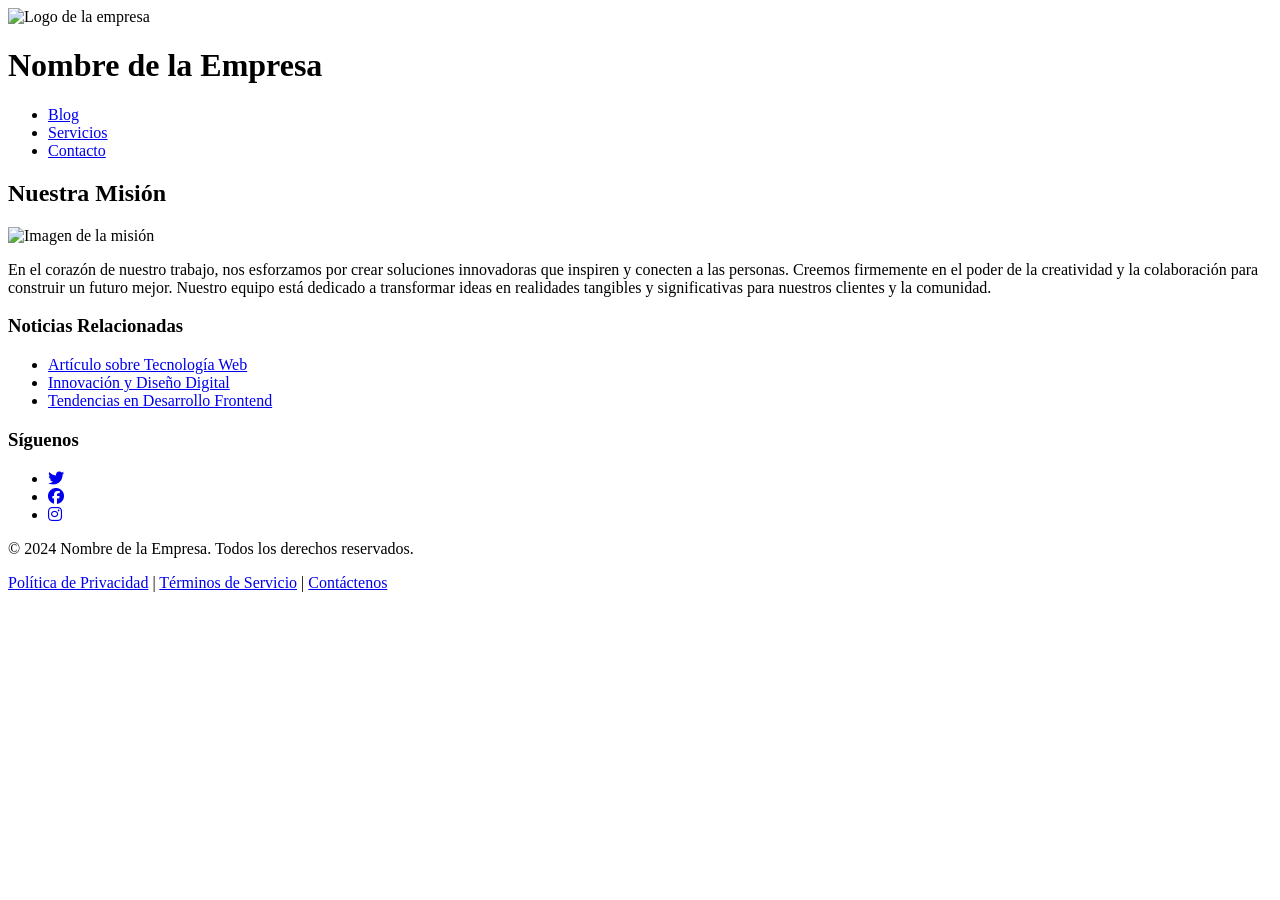
==== Index.html @ 7b4813c4 "mi primer commit, estructura basica y estilo" ====
<!DOCTYPE html>
<html lang="es">
<head>
    <meta charset="UTF-8">
    <meta name="viewport" content="width=device-width, initial-scale=1.0">
    <title>Página de Ejemplo Completa</title>
    <link rel="stylesheet" href="styles.css">
    <link rel="preconnect" href="https://fonts.googleapis.com">
    <link rel="preconnect" href="https://fonts.gstatic.com" crossorigin>
    <link href="https://fonts.googleapis.com/css2?family=Poppins:wght@400;600&display=swap" rel="stylesheet">
    <link rel="stylesheet" href="https://cdnjs.cloudflare.com/ajax/libs/font-awesome/6.5.1/css/all.min.css">
</head>
<body>


    <header class="main-header">
        <div class="logo-container">
            <img src="logo.png" alt="Logo de la empresa" class="logo">
            <h1 class="site-name">Nombre de la Empresa</h1>
        </div>
        <nav class="main-nav">
            <ul>
                <li><a href="#">Blog</a></li>
                <li><a href="#">Servicios</a></li>
                <li><a href="#">Contacto</a></li>
            </ul>
        </nav>
    </header>


    <main class="main-content">
        <div class="content-container">


            <section class="main-section">
                <h2>Nuestra Misión</h2>
                <img src="https://images.unsplash.com/photo-1579546949432-ef2f2d49931b?q=80&w=2070&auto=format&fit=crop&ixlib=rb-4.0.3&ixid=M3wxMjA3fDB8MHxwaG90by1wYWdlfHx8fGVufDB8fHx8fA%3D%3D" alt="Imagen de la misión" class="section-image">
                <p>En el corazón de nuestro trabajo, nos esforzamos por crear soluciones innovadoras que inspiren y conecten a las personas. Creemos firmemente en el poder de la creatividad y la colaboración para construir un futuro mejor. Nuestro equipo está dedicado a transformar ideas en realidades tangibles y significativas para nuestros clientes y la comunidad.</p>
            </section>


            <aside class="main-aside">
                <h3>Noticias Relacionadas</h3>
                <ul class="aside-links">
                    <li><a href="#">Artículo sobre Tecnología Web</a></li>
                    <li><a href="#">Innovación y Diseño Digital</a></li>
                    <li><a href="#">Tendencias en Desarrollo Frontend</a></li>
                </ul>


                <h3>Síguenos</h3>
                <ul class="social-icons">
                    <li><a href="#"><i class="fab fa-twitter"></i></a></li>
                    <li><a href="#"><i class="fab fa-facebook"></i></a></li>
                    <li><a href="#"><i class="fab fa-instagram"></i></a></li>
                </ul>
            </aside>


        </div>
    </main>


    <footer class="main-footer">
        <p>&copy; 2024 Nombre de la Empresa. Todos los derechos reservados.</p>
        <p>
            <a href="#">Política de Privacidad</a> | <a href="#">Términos de Servicio</a> | <a href="#">Contáctenos</a>
        </p>
    </footer>


</body>
</html>
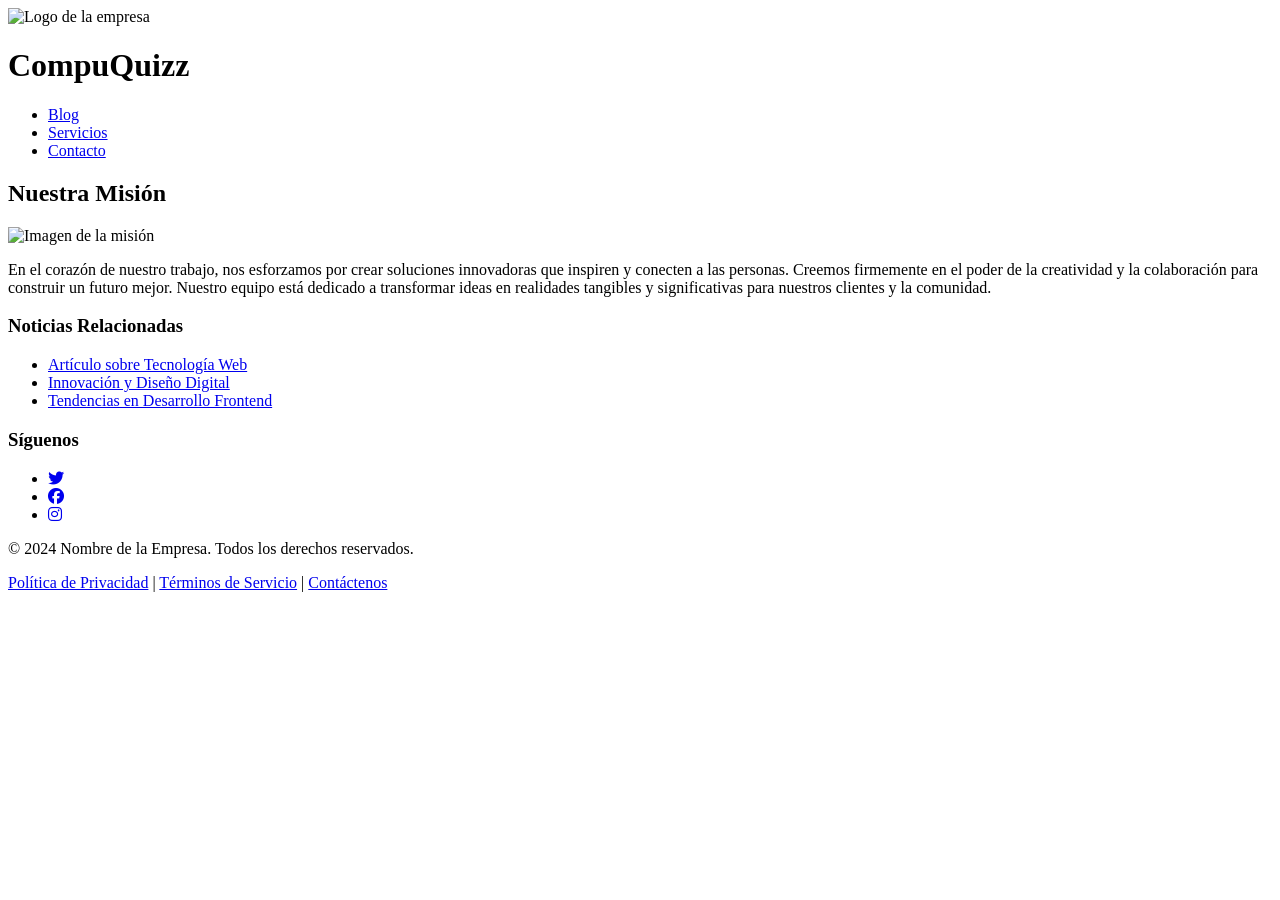
==== commit f58600ea: "feat: actualizando el nombre de la pagina" ====
--- a/Index.html
+++ b/Index.html
@@ -16,7 +16,7 @@
     <header class="main-header">
         <div class="logo-container">
             <img src="logo.png" alt="Logo de la empresa" class="logo">
-            <h1 class="site-name">Nombre de la Empresa</h1>
+            <h1 class="site-name">CompuQuizz</h1>
         </div>
         <nav class="main-nav">
             <ul>
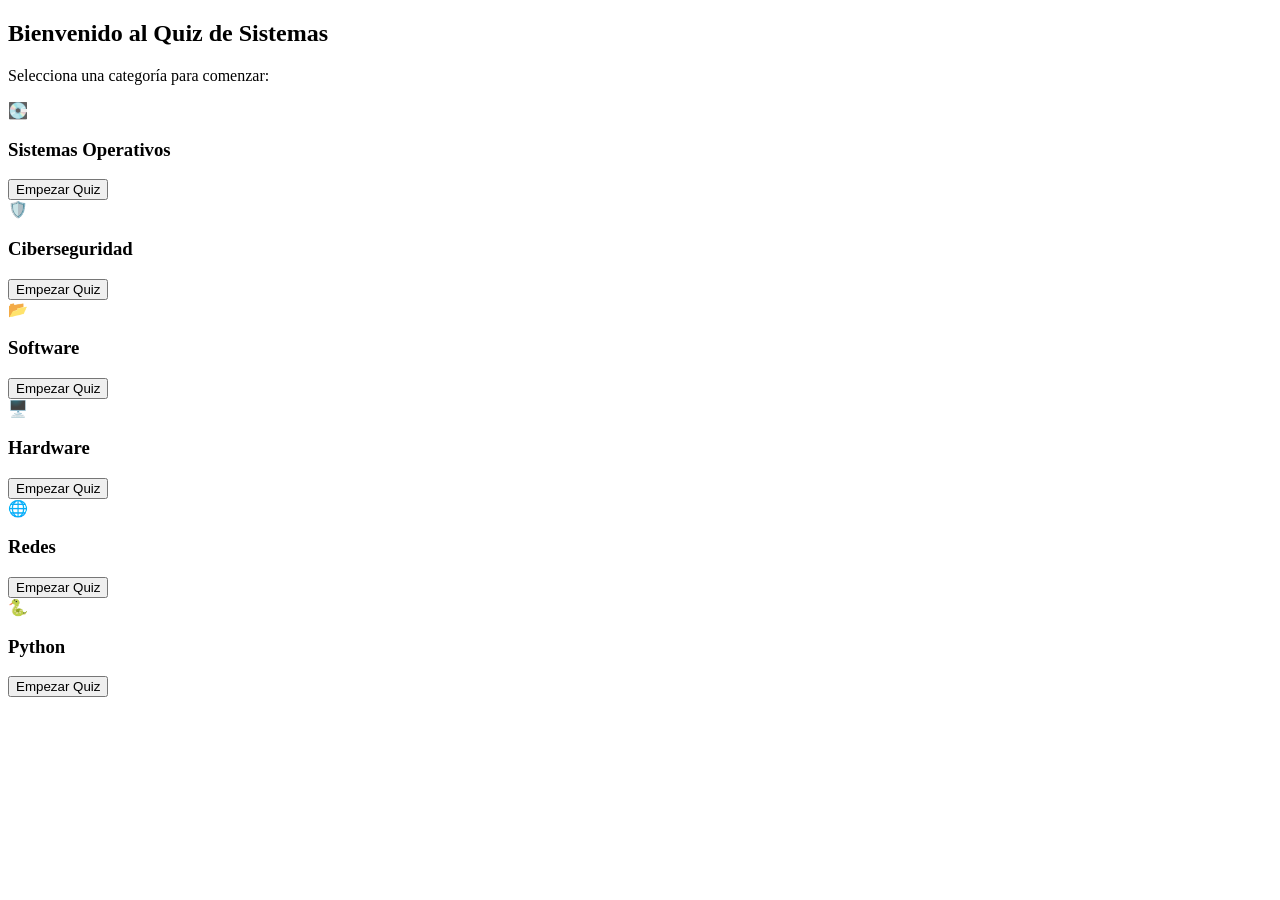
==== commit d23ac838: "Finalización de la lógica del quiz. implementación de lógica de quiz, barra de progreso y diseño bas" ====
--- a/Index.html
+++ b/Index.html
@@ -3,71 +3,83 @@
 <head>
     <meta charset="UTF-8">
     <meta name="viewport" content="width=device-width, initial-scale=1.0">
-    <title>Página de Ejemplo Completa</title>
+    <title>Quiz de Sistemas</title>
     <link rel="stylesheet" href="styles.css">
-    <link rel="preconnect" href="https://fonts.googleapis.com">
-    <link rel="preconnect" href="https://fonts.gstatic.com" crossorigin>
-    <link href="https://fonts.googleapis.com/css2?family=Poppins:wght@400;600&display=swap" rel="stylesheet">
-    <link rel="stylesheet" href="https://cdnjs.cloudflare.com/ajax/libs/font-awesome/6.5.1/css/all.min.css">
 </head>
 <body>
 
+    <div class="container">
+        <!-- VISTA 1: EL LOBBY -->
+        <section id="vista-lobby">
+            <h1>Bienvenido al Quiz de Sistemas</h1>
+            <p>Selecciona una categoría para comenzar:</p>
+            
+            <div class="categorias-grid">
+                <!-- Nueva: Sistemas Operativos -->
+<div class="card-categoria" data-categoria="sistemas">
+    <span class="icono">💽</span>
+    <h3>Sistemas Operativos</h3>
+    <button class="btn-comenzar">Empezar Quiz</button>
+</div>
 
-    <header class="main-header">
-        <div class="logo-container">
-            <img src="logo.png" alt="Logo de la empresa" class="logo">
-            <h1 class="site-name">CompuQuizz</h1>
-        </div>
-        <nav class="main-nav">
-            <ul>
-                <li><a href="#">Blog</a></li>
-                <li><a href="#">Servicios</a></li>
-                <li><a href="#">Contacto</a></li>
-            </ul>
-        </nav>
-    </header>
+<!-- Nueva: Ciberseguridad -->
+<div class="card-categoria" data-categoria="seguridad">
+    <span class="icono">🛡️</span>
+    <h3>Ciberseguridad</h3>
+    <button class="btn-comenzar">Empezar Quiz</button>
+</div>
 
+<!-- Nueva: Software -->
+<div class="card-categoria" data-categoria="software">
+    <span class="icono">📂</span>
+    <h3>Software</h3>
+    <button class="btn-comenzar">Empezar Quiz</button>
+</div>
+                <div class="card-categoria" data-categoria="hardware">
+                    <span class="icono">🖥️</span>
+                    <h3>Hardware</h3>
+                    <button class="btn-comenzar">Empezar Quiz</button>
+                </div>
 
-    <main class="main-content">
-        <div class="content-container">
+                <div class="card-categoria" data-categoria="redes">
+                    <span class="icono">🌐</span>
+                    <h3>Redes</h3>
+                    <button class="btn-comenzar">Empezar Quiz</button>
+                </div>
 
+                <div class="card-categoria" data-categoria="python">
+                    <span class="icono">🐍</span>
+                    <h3>Python</h3>
+                    <button class="btn-comenzar">Empezar Quiz</button>
+                </div>
+            </div>
+        </section>
 
-            <section class="main-section">
-                <h2>Nuestra Misión</h2>
-                <img src="https://images.unsplash.com/photo-1579546949432-ef2f2d49931b?q=80&w=2070&auto=format&fit=crop&ixlib=rb-4.0.3&ixid=M3wxMjA3fDB8MHxwaG90by1wYWdlfHx8fGVufDB8fHx8fA%3D%3D" alt="Imagen de la misión" class="section-image">
-                <p>En el corazón de nuestro trabajo, nos esforzamos por crear soluciones innovadoras que inspiren y conecten a las personas. Creemos firmemente en el poder de la creatividad y la colaboración para construir un futuro mejor. Nuestro equipo está dedicado a transformar ideas en realidades tangibles y significativas para nuestros clientes y la comunidad.</p>
-            </section>
+        <!-- VISTA 2: EL JUEGO -->
 
+        <section id="vista-juego" style="display: none;">
+            <header class="header-juego">
+                
+<div class="barra-progreso-fondo">
+    <div id="barra-progreso-relleno"></div>
+</div>
+                <button id="btn-volver">← Volver al Lobby</button>
+                <div class="info-superior">
+                    <span id="nombre-categoria">CATEGORÍA</span>
+                    <div class="puntaje-mini">Puntos: <span id="puntaje">0</span></div>
+                </div>
+            </header>
 
-            <aside class="main-aside">
-                <h3>Noticias Relacionadas</h3>
-                <ul class="aside-links">
-                    <li><a href="#">Artículo sobre Tecnología Web</a></li>
-                    <li><a href="#">Innovación y Diseño Digital</a></li>
-                    <li><a href="#">Tendencias en Desarrollo Frontend</a></li>
-                </ul>
+            <div id="contenedor-preguntas"></div>
 
+            <div id="resultado-final" style="display:none;" class="pregunta-card">
+                <h3>¡Quiz Completado!</h3>
+                <p id="mensaje-puntos"></p>
+                <button id="btn-final-volver" class="btn-comenzar">Volver al Inicio</button>
+            </div>
+        </section>
+    </div>
 
-                <h3>Síguenos</h3>
-                <ul class="social-icons">
-                    <li><a href="#"><i class="fab fa-twitter"></i></a></li>
-                    <li><a href="#"><i class="fab fa-facebook"></i></a></li>
-                    <li><a href="#"><i class="fab fa-instagram"></i></a></li>
-                </ul>
-            </aside>
-
-
-        </div>
-    </main>
-
-
-    <footer class="main-footer">
-        <p>&copy; 2024 Nombre de la Empresa. Todos los derechos reservados.</p>
-        <p>
-            <a href="#">Política de Privacidad</a> | <a href="#">Términos de Servicio</a> | <a href="#">Contáctenos</a>
-        </p>
-    </footer>
-
-
+    <script src="script.js"></script>
 </body>
-</html>+</html>
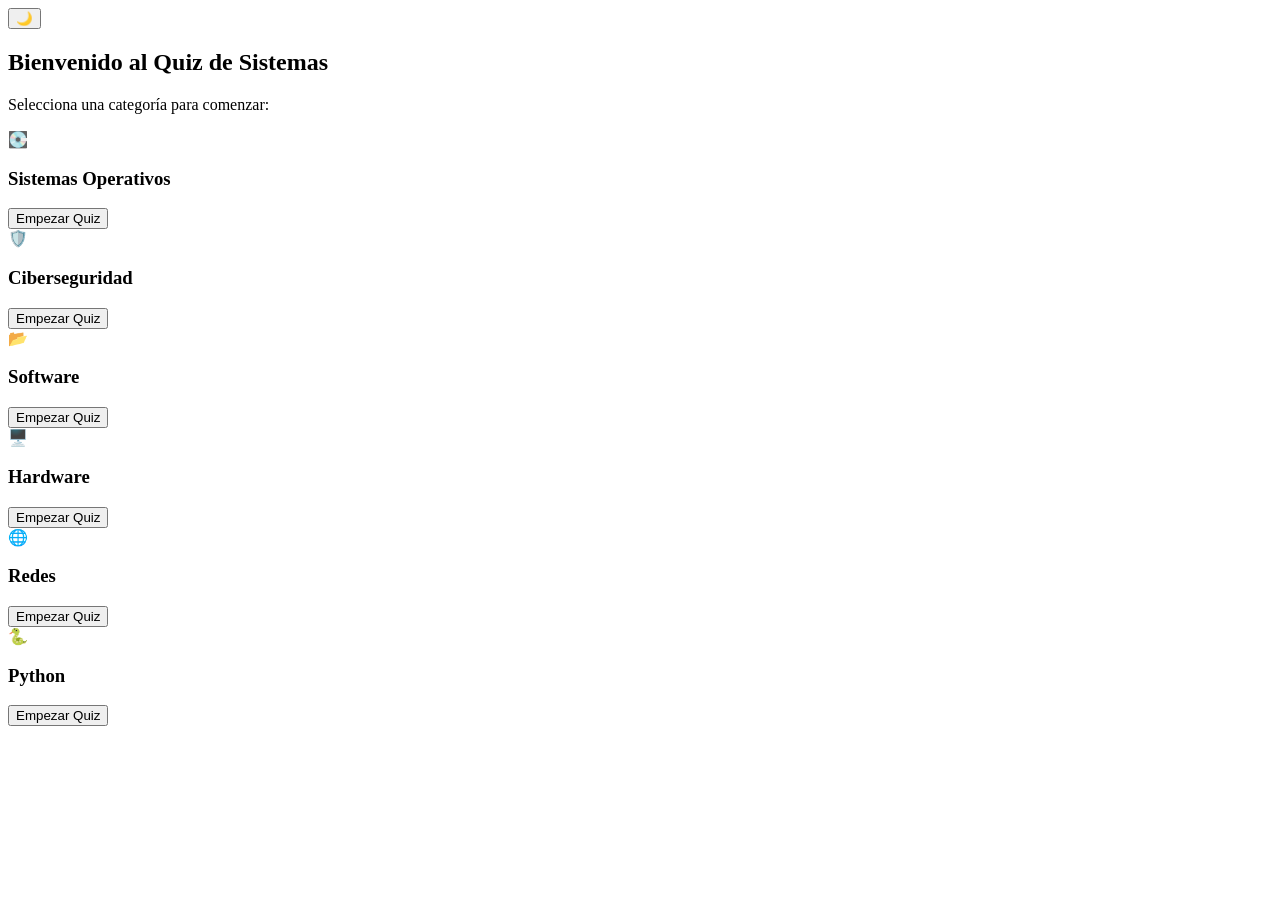
==== commit deb01c33: "feature/Niiga Se mejoraron los colores, animaciones, responsive, botones efectos, hover, se agrego m" ====
--- a/Index.html
+++ b/Index.html
@@ -7,6 +7,11 @@
     <link rel="stylesheet" href="styles.css">
 </head>
 <body>
+
+    <!-- Toggle de tema -->
+    <button id="btn-toggle-tema" class="toggle-tema" aria-label="Cambiar tema">
+        <span class="icono-tema">🌙</span>
+    </button>
 
     <div class="container">
         <!-- VISTA 1: EL LOBBY -->
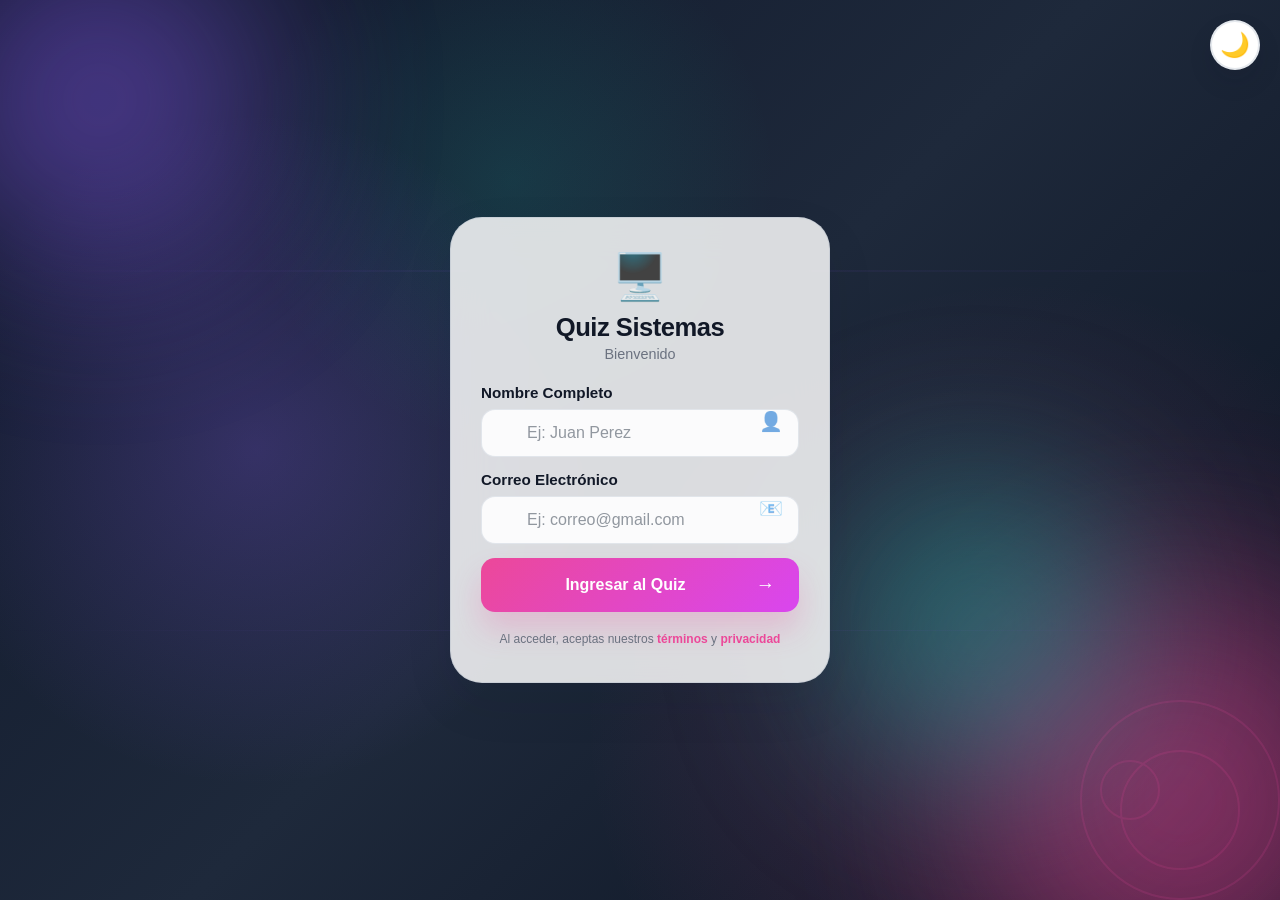
==== commit e695aae9: "feature/Niiga Se ajustaron estilos, Se agrego menu sesion, se agrego el boto de salir, boton de duda" ====
--- a/Index.html
+++ b/Index.html
@@ -8,10 +8,26 @@
 </head>
 <body>
 
-    <!-- Toggle de tema -->
-    <button id="btn-toggle-tema" class="toggle-tema" aria-label="Cambiar tema">
-        <span class="icono-tema">🌙</span>
-    </button>
+    <!-- Toggle de tema con menú -->
+    <div class="menu-tema-container">
+        <button id="btn-toggle-tema" class="toggle-tema" aria-label="Menú de opciones">
+            <span class="icono-tema">🌙</span>
+        </button>
+        <div id="menu-desplegable" class="menu-desplegable" style="display: none;">
+            <button class="opcion-menu" id="opcion-tema">
+                <span class="icono-opcion">🌙</span>
+                <span class="texto-opcion">Cambiar Tema</span>
+            </button>
+            <button class="opcion-menu" id="opcion-salir">
+                <span class="icono-opcion">🚪</span>
+                <span class="texto-opcion">Salir de Sesión</span>
+            </button>
+            <button class="opcion-menu" id="opcion-info">
+                <span class="icono-opcion">❓</span>
+                <span class="texto-opcion">Información</span>
+            </button>
+        </div>
+    </div>
 
     <div class="container">
         <!-- VISTA 1: EL LOBBY -->
@@ -85,6 +101,30 @@
         </section>
     </div>
 
+    <!-- Modal de Información -->
+    <div id="modal-info" class="modal" style="display: none;">
+        <div class="modal-contenido">
+            <button class="btn-cerrar-modal">&times;</button>
+            <h2>Sobre Quiz de Sistemas</h2>
+            <p>Este quiz es una plataforma educativa diseñada para poner a prueba y mejorar tus conocimientos en temas relacionados con sistemas informáticos.</p>
+            <h3>Categorías disponibles:</h3>
+            <ul>
+                <li><strong>Sistemas Operativos:</strong> Aprende sobre el software que controla el hardware</li>
+                <li><strong>Ciberseguridad:</strong> Protege tus datos y sistemas de amenazas</li>
+                <li><strong>Software:</strong> Conoce las aplicaciones y programas más importantes</li>
+                <li><strong>Hardware:</strong> Domina los componentes físicos de las computadoras</li>
+                <li><strong>Redes:</strong> Comprende cómo se conectan los dispositivos</li>
+                <li><strong>Python:</strong> Aprende uno de los lenguajes de programación más populares</li>
+            </ul>
+            <p>¡Pon a prueba tus conocimientos y mejora tus habilidades informáticas!</p>
+        </div>
+    </div>
+
+    <!-- Footer -->
+    <footer class="footer-main">
+        <p>&copy; 2024 Quiz de Sistemas. Todos los derechos reservados.</p>
+    </footer>
+
     <script src="script.js"></script>
 </body>
 </html>
